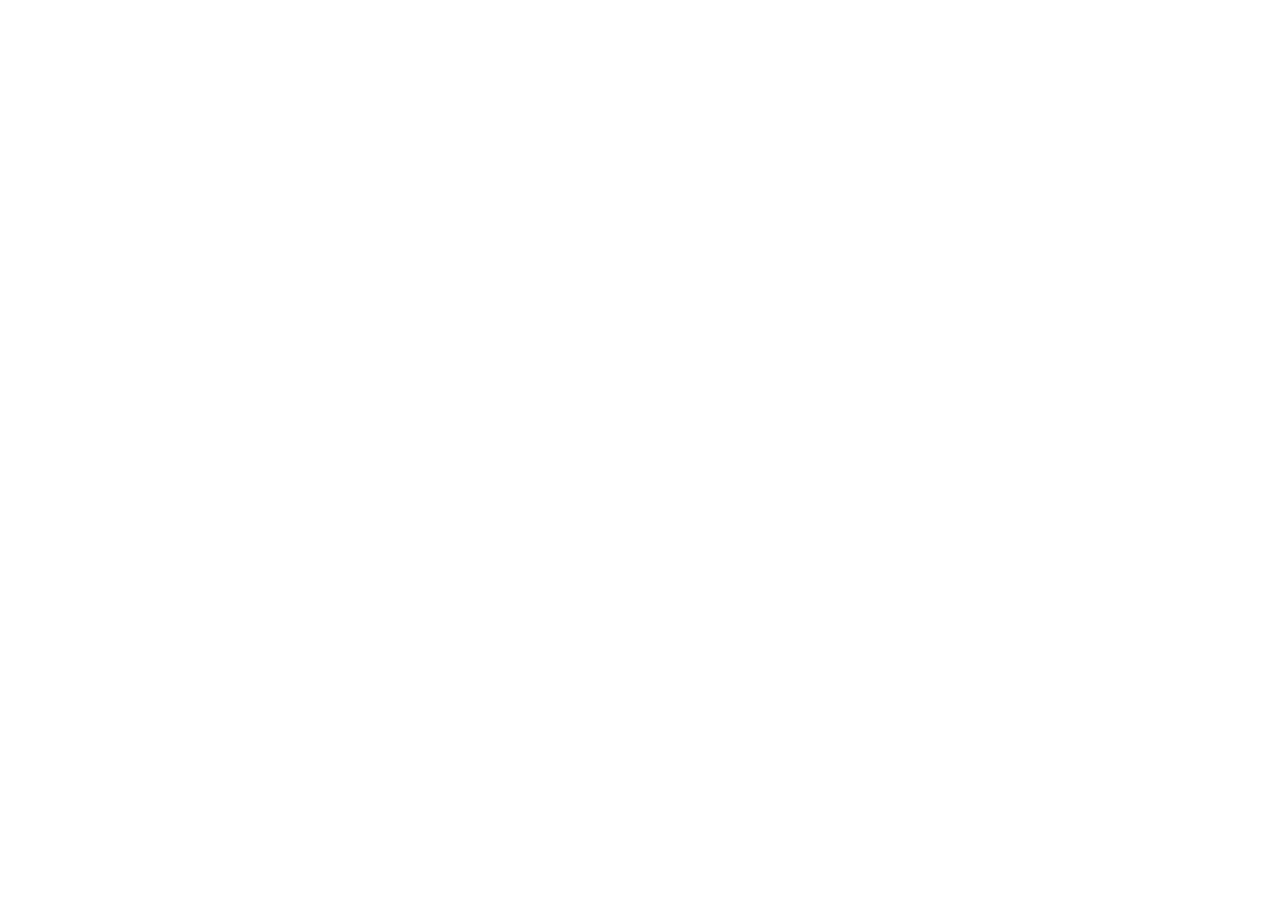
==== Projeto-Mvp/frontend/index.html @ f42c50e4 "Add files via upload pasta base para o projeto incluindo back-end, front e dados" ====
<!DOCTYPE html>
<html lang="pt-BR">
  <head>
    <meta charset="UTF-8" />
    <meta name="viewport" content="width=device-width, initial-scale=1.0" />
    <title>Projeto Mvp</title>
    <link rel="stylesheet" href="./assets/css/style.css" />
  </head>
  <body>
    <script type="module" src="./assets/js/script.js"></script>
  </body>
</html>
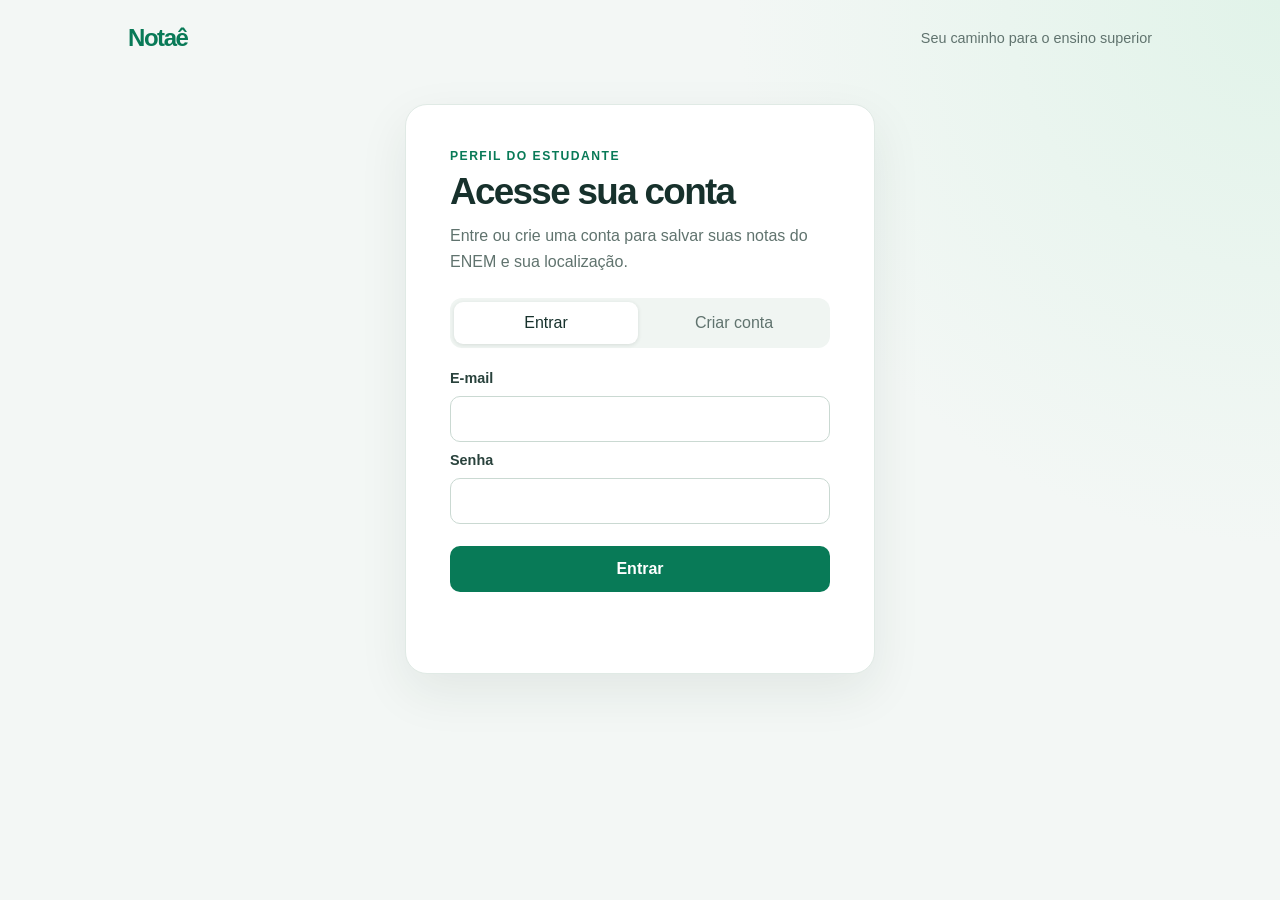
==== commit ed12312b: "Add files via upload O projeto foi atualizado para permitir que cada estudante salve e consulte seu " ====
--- a/Projeto-Mvp/frontend/index.html
+++ b/Projeto-Mvp/frontend/index.html
@@ -3,10 +3,106 @@
   <head>
     <meta charset="UTF-8" />
     <meta name="viewport" content="width=device-width, initial-scale=1.0" />
-    <title>Projeto Mvp</title>
+    <title>Notaê | Perfil do estudante</title>
     <link rel="stylesheet" href="./assets/css/style.css" />
   </head>
   <body>
+    <header class="site-header">
+      <a class="brand" href="./index.html" aria-label="Notaê, início">Notaê</a>
+      <span class="header-caption">Seu caminho para o ensino superior</span>
+    </header>
+
+    <main class="page-shell">
+      <section id="auth-panel" class="card auth-card" aria-labelledby="auth-title">
+        <p class="eyebrow">Perfil do estudante</p>
+        <h1 id="auth-title">Acesse sua conta</h1>
+        <p class="intro">Entre ou crie uma conta para salvar suas notas do ENEM e sua localização.</p>
+
+        <div class="auth-switch" role="tablist" aria-label="Acesso à conta">
+          <button class="switch-button is-active" type="button" data-auth-view="login" role="tab" aria-selected="true">Entrar</button>
+          <button class="switch-button" type="button" data-auth-view="register" role="tab" aria-selected="false">Criar conta</button>
+        </div>
+
+        <form id="login-form" class="form-stack">
+          <label for="login-email">E-mail</label>
+          <input id="login-email" name="email" type="email" autocomplete="email" required />
+          <label for="login-password">Senha</label>
+          <input id="login-password" name="password" type="password" autocomplete="current-password" required />
+          <button class="primary-button" type="submit">Entrar</button>
+        </form>
+
+        <form id="register-form" class="form-stack" hidden>
+          <label for="register-name">Nome</label>
+          <input id="register-name" name="name" type="text" maxlength="120" autocomplete="name" required />
+          <label for="register-email">E-mail</label>
+          <input id="register-email" name="email" type="email" autocomplete="email" required />
+          <label for="register-password">Senha</label>
+          <input id="register-password" name="password" type="password" minlength="8" maxlength="128" autocomplete="new-password" required />
+          <button class="primary-button" type="submit">Criar conta</button>
+        </form>
+        <p id="auth-feedback" class="feedback" role="status" aria-live="polite"></p>
+      </section>
+
+      <section id="profile-panel" class="card profile-card" aria-labelledby="profile-title" hidden>
+        <div class="profile-heading">
+          <div>
+            <p class="eyebrow">Seu espaço</p>
+            <h1 id="profile-title">Perfil do estudante</h1>
+            <p id="welcome-message" class="intro"></p>
+          </div>
+          <button id="logout-button" class="secondary-button" type="button">Sair</button>
+        </div>
+
+        <p class="section-copy">Informe ou atualize suas notas e onde você mora.</p>
+        <form id="profile-form" class="form-stack">
+          <fieldset>
+            <legend>Notas do ENEM</legend>
+            <p class="field-hint">Preencha as notas disponíveis, de 0 a 1000. Os campos podem ficar em branco.</p>
+            <div class="score-grid">
+              <div class="field-group">
+                <label for="score-linguagens">Linguagens e códigos</label>
+                <input id="score-linguagens" name="linguagens" type="number" min="0" max="1000" step="0.1" inputmode="decimal" />
+              </div>
+              <div class="field-group">
+                <label for="score-humanas">Ciências humanas</label>
+                <input id="score-humanas" name="ciencias_humanas" type="number" min="0" max="1000" step="0.1" inputmode="decimal" />
+              </div>
+              <div class="field-group">
+                <label for="score-natureza">Ciências da natureza</label>
+                <input id="score-natureza" name="ciencias_natureza" type="number" min="0" max="1000" step="0.1" inputmode="decimal" />
+              </div>
+              <div class="field-group">
+                <label for="score-matematica">Matemática</label>
+                <input id="score-matematica" name="matematica" type="number" min="0" max="1000" step="0.1" inputmode="decimal" />
+              </div>
+              <div class="field-group">
+                <label for="score-redacao">Redação</label>
+                <input id="score-redacao" name="redacao" type="number" min="0" max="1000" step="0.1" inputmode="decimal" />
+              </div>
+            </div>
+          </fieldset>
+
+          <fieldset>
+            <legend>Localização</legend>
+            <div class="location-grid">
+              <div class="field-group">
+                <label for="location-city">Cidade</label>
+                <input id="location-city" name="cidade" type="text" maxlength="120" autocomplete="address-level2" />
+              </div>
+              <div class="field-group state-field">
+                <label for="location-state">Estado (UF)</label>
+                <input id="location-state" name="estado" type="text" maxlength="2" autocomplete="address-level1" placeholder="CE" />
+              </div>
+            </div>
+          </fieldset>
+
+          <button class="primary-button save-button" type="submit">Salvar perfil</button>
+        </form>
+        <p id="profile-feedback" class="feedback" role="status" aria-live="polite"></p>
+        <p class="disclaimer">As possibilidades de ingresso são estimativas. Notas de corte e critérios podem mudar a cada processo seletivo.</p>
+      </section>
+    </main>
+
     <script type="module" src="./assets/js/script.js"></script>
   </body>
 </html>
--- a/Projeto-Mvp/frontend/assets/css/style.css
+++ b/Projeto-Mvp/frontend/assets/css/style.css
@@ -0,0 +1,153 @@
+:root {
+  color-scheme: light;
+  font-family: Inter, "Segoe UI", Arial, sans-serif;
+  color: #17312c;
+  background: #f3f7f5;
+  font-synthesis: none;
+  text-rendering: optimizeLegibility;
+}
+
+* { box-sizing: border-box; }
+
+body {
+  min-width: 320px;
+  min-height: 100vh;
+  margin: 0;
+  background: radial-gradient(circle at top right, #e1f3e9 0, transparent 34rem), #f3f7f5;
+}
+
+button, input { font: inherit; }
+
+.site-header {
+  display: flex;
+  align-items: center;
+  justify-content: space-between;
+  max-width: 1080px;
+  margin: 0 auto;
+  padding: 24px 28px;
+}
+
+.brand {
+  color: #087a57;
+  font-size: 1.5rem;
+  font-weight: 800;
+  letter-spacing: -0.06em;
+  text-decoration: none;
+}
+
+.header-caption { color: #60736e; font-size: 0.9rem; }
+
+.page-shell {
+  display: grid;
+  place-items: start center;
+  padding: 28px 20px 64px;
+}
+
+.card {
+  width: min(100%, 760px);
+  padding: clamp(24px, 5vw, 44px);
+  border: 1px solid #e0eae5;
+  border-radius: 22px;
+  background: #fff;
+  box-shadow: 0 18px 50px rgb(23 49 44 / 8%);
+}
+
+.auth-card { width: min(100%, 470px); }
+
+.eyebrow {
+  margin: 0 0 8px;
+  color: #087a57;
+  font-size: 0.76rem;
+  font-weight: 800;
+  letter-spacing: 0.12em;
+  text-transform: uppercase;
+}
+
+h1 { margin: 0; font-size: clamp(1.8rem, 4vw, 2.3rem); letter-spacing: -0.045em; }
+.intro, .section-copy { color: #60736e; line-height: 1.6; }
+.intro { margin: 10px 0 24px; }
+.section-copy { margin: 22px 0; }
+
+.auth-switch {
+  display: grid;
+  grid-template-columns: 1fr 1fr;
+  gap: 4px;
+  margin-bottom: 22px;
+  padding: 4px;
+  border-radius: 12px;
+  background: #f0f5f2;
+}
+
+.switch-button {
+  min-height: 42px;
+  border: 0;
+  border-radius: 9px;
+  color: #60736e;
+  background: transparent;
+  cursor: pointer;
+}
+
+.switch-button.is-active { color: #17312c; background: white; box-shadow: 0 1px 4px rgb(23 49 44 / 12%); }
+
+.form-stack { display: grid; gap: 10px; }
+label, legend { color: #29423c; font-size: 0.9rem; font-weight: 700; }
+
+input {
+  width: 100%;
+  min-height: 46px;
+  padding: 10px 12px;
+  border: 1px solid #cad9d2;
+  border-radius: 10px;
+  color: #17312c;
+  background: #fff;
+}
+
+input:focus { border-color: #07815a; outline: 3px solid rgb(8 129 90 / 14%); }
+
+.primary-button, .secondary-button {
+  min-height: 46px;
+  padding: 0 18px;
+  border-radius: 10px;
+  font-weight: 750;
+  cursor: pointer;
+}
+
+.primary-button { margin-top: 12px; border: 0; color: white; background: #087a57; }
+.primary-button:hover { background: #066647; }
+.secondary-button { border: 1px solid #cad9d2; color: #29423c; background: white; }
+.secondary-button:hover { background: #f3f7f5; }
+
+.profile-heading { display: flex; align-items: flex-start; justify-content: space-between; gap: 24px; }
+.profile-heading .intro { margin-bottom: 0; }
+
+fieldset {
+  margin: 0;
+  padding: 20px;
+  border: 1px solid #e0eae5;
+  border-radius: 14px;
+}
+
+legend { padding: 0 6px; }
+.field-hint { margin: 0 0 16px; color: #71817d; font-size: 0.87rem; line-height: 1.5; }
+.score-grid { display: grid; grid-template-columns: repeat(2, minmax(0, 1fr)); gap: 16px; }
+.field-group { display: grid; gap: 8px; }
+.location-grid { display: grid; grid-template-columns: 1fr 140px; gap: 16px; }
+.save-button { justify-self: start; min-width: 180px; }
+
+.feedback { min-height: 1.4em; margin: 16px 0 0; color: #526963; font-size: 0.92rem; }
+.feedback[data-kind="error"] { color: #a33333; }
+.feedback[data-kind="success"] { color: #087a57; font-weight: 700; }
+.disclaimer { margin: 12px 0 0; color: #71817d; font-size: 0.82rem; line-height: 1.5; }
+[hidden] { display: none !important; }
+
+@media (max-width: 600px) {
+  .site-header { padding: 18px 20px; }
+  .header-caption { max-width: 150px; text-align: right; }
+  .page-shell { padding: 16px 12px 40px; }
+  .card { border-radius: 16px; }
+  .profile-heading { align-items: flex-start; }
+  .profile-heading .secondary-button { min-height: 40px; padding: 0 12px; }
+  .score-grid { grid-template-columns: 1fr; }
+  .location-grid { grid-template-columns: 1fr 90px; }
+  fieldset { padding: 16px; }
+}
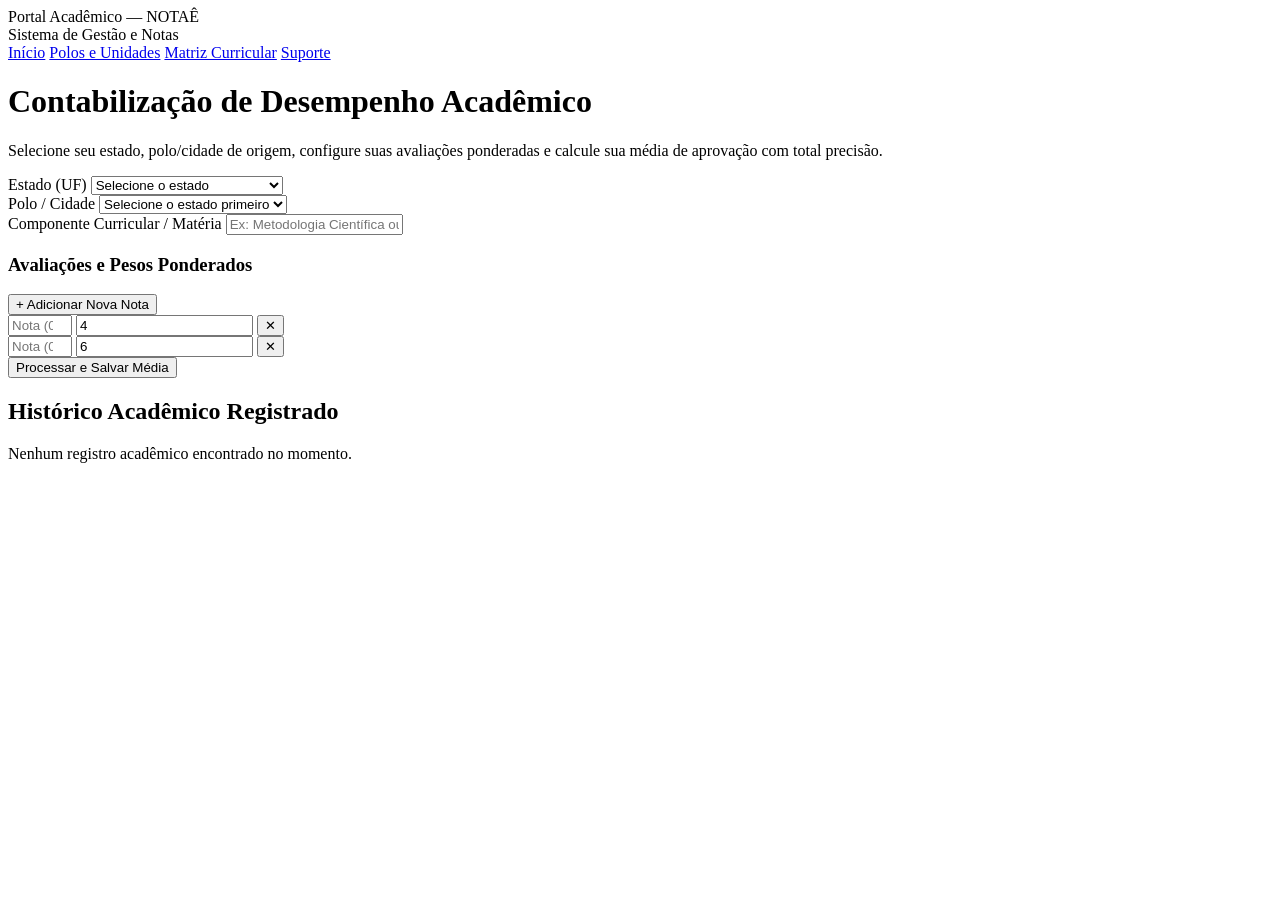
==== commit 489e13d8: "Update index.html" ====
--- a/Projeto-Mvp/frontend/index.html
+++ b/Projeto-Mvp/frontend/index.html
@@ -1,108 +1,268 @@
 <!DOCTYPE html>
 <html lang="pt-BR">
-  <head>
-    <meta charset="UTF-8" />
-    <meta name="viewport" content="width=device-width, initial-scale=1.0" />
-    <title>Notaê | Perfil do estudante</title>
-    <link rel="stylesheet" href="./assets/css/style.css" />
-  </head>
-  <body>
-    <header class="site-header">
-      <a class="brand" href="./index.html" aria-label="Notaê, início">Notaê</a>
-      <span class="header-caption">Seu caminho para o ensino superior</span>
+<head>
+    <meta charset="UTF-8">
+    <meta name="viewport" content="width=device-width, initial-scale=1.0">
+    <title>Portal Acadêmico — NOTAÊ</title>
+    <link rel="stylesheet" href="style.css">
+</head>
+<body>
+
+   
+    <header class="institucional-header">
+        <div class="brand">
+            <div class="brand-logo">Portal Acadêmico — <span>NOTAÊ</span></div>
+            <div class="brand-subtitle">Sistema de Gestão e Notas</div>
+        </div>
+        <nav class="nav-links">
+            <a href="#">Início</a>
+            <a href="#">Polos e Unidades</a>
+            <a href="#">Matriz Curricular</a>
+            <a href="#">Suporte</a>
+        </nav>
     </header>
 
-    <main class="page-shell">
-      <section id="auth-panel" class="card auth-card" aria-labelledby="auth-title">
-        <p class="eyebrow">Perfil do estudante</p>
-        <h1 id="auth-title">Acesse sua conta</h1>
-        <p class="intro">Entre ou crie uma conta para salvar suas notas do ENEM e sua localização.</p>
-
-        <div class="auth-switch" role="tablist" aria-label="Acesso à conta">
-          <button class="switch-button is-active" type="button" data-auth-view="login" role="tab" aria-selected="true">Entrar</button>
-          <button class="switch-button" type="button" data-auth-view="register" role="tab" aria-selected="false">Criar conta</button>
+    <main class="main-container">
+        <div class="hero-banner">
+            <h1>Contabilização de Desempenho Acadêmico</h1>
+            <p>Selecione seu estado, polo/cidade de origem, configure suas avaliações ponderadas e calcule sua média de aprovação com total precisão.</p>
         </div>
 
-        <form id="login-form" class="form-stack">
-          <label for="login-email">E-mail</label>
-          <input id="login-email" name="email" type="email" autocomplete="email" required />
-          <label for="login-password">Senha</label>
-          <input id="login-password" name="password" type="password" autocomplete="current-password" required />
-          <button class="primary-button" type="submit">Entrar</button>
-        </form>
-
-        <form id="register-form" class="form-stack" hidden>
-          <label for="register-name">Nome</label>
-          <input id="register-name" name="name" type="text" maxlength="120" autocomplete="name" required />
-          <label for="register-email">E-mail</label>
-          <input id="register-email" name="email" type="email" autocomplete="email" required />
-          <label for="register-password">Senha</label>
-          <input id="register-password" name="password" type="password" minlength="8" maxlength="128" autocomplete="new-password" required />
-          <button class="primary-button" type="submit">Criar conta</button>
-        </form>
-        <p id="auth-feedback" class="feedback" role="status" aria-live="polite"></p>
-      </section>
-
-      <section id="profile-panel" class="card profile-card" aria-labelledby="profile-title" hidden>
-        <div class="profile-heading">
-          <div>
-            <p class="eyebrow">Seu espaço</p>
-            <h1 id="profile-title">Perfil do estudante</h1>
-            <p id="welcome-message" class="intro"></p>
-          </div>
-          <button id="logout-button" class="secondary-button" type="button">Sair</button>
-        </div>
-
-        <p class="section-copy">Informe ou atualize suas notas e onde você mora.</p>
-        <form id="profile-form" class="form-stack">
-          <fieldset>
-            <legend>Notas do ENEM</legend>
-            <p class="field-hint">Preencha as notas disponíveis, de 0 a 1000. Os campos podem ficar em branco.</p>
-            <div class="score-grid">
-              <div class="field-group">
-                <label for="score-linguagens">Linguagens e códigos</label>
-                <input id="score-linguagens" name="linguagens" type="number" min="0" max="1000" step="0.1" inputmode="decimal" />
-              </div>
-              <div class="field-group">
-                <label for="score-humanas">Ciências humanas</label>
-                <input id="score-humanas" name="ciencias_humanas" type="number" min="0" max="1000" step="0.1" inputmode="decimal" />
-              </div>
-              <div class="field-group">
-                <label for="score-natureza">Ciências da natureza</label>
-                <input id="score-natureza" name="ciencias_natureza" type="number" min="0" max="1000" step="0.1" inputmode="decimal" />
-              </div>
-              <div class="field-group">
-                <label for="score-matematica">Matemática</label>
-                <input id="score-matematica" name="matematica" type="number" min="0" max="1000" step="0.1" inputmode="decimal" />
-              </div>
-              <div class="field-group">
-                <label for="score-redacao">Redação</label>
-                <input id="score-redacao" name="redacao" type="number" min="0" max="1000" step="0.1" inputmode="decimal" />
-              </div>
+        <section class="card-form">
+            <form id="gradeForm">
+                <div class="form-grid">
+
+                    <div class="form-group">
+                        <label for="stateSelect">Estado (UF)</label>
+                        <select id="stateSelect" required>
+                            <option value="" disabled selected>Selecione o estado</option>
+                            <optgroup label="Norte">
+                                <option value="Amazonas">Amazonas (AM)</option>
+                                <option value="Pará">Pará (PA)</option>
+                                <option value="Tocantins">Tocantins (TO)</option>
+                                <option value="Acre">Acre (AC)</option>
+                                <option value="Rondônia">Rondônia (RO)</option>
+                            </optgroup>
+                            <optgroup label="Nordeste">
+                                <option value="Sergipe">Sergipe (SE)</option>
+                                <option value="Bahia">Bahia (BA)</option>
+                                <option value="Pernambuco">Pernambuco (PE)</option>
+                                <option value="Alagoas">Alagoas (AL)</option>
+                                <option value="Paraíba">Paraíba (PB)</option>
+                                <option value="Ceará">Ceará (CE)</option>
+                                <option value="Rio Grande do Norte">Rio Grande do Norte (RN)</option>
+                                <option value="Maranhão">Maranhão (MA)</option>
+                                <option value="Piauí">Piauí (PI)</option>
+                            </optgroup>
+                            <optgroup label="Sudeste">
+                                <option value="São Paulo">São Paulo (SP)</option>
+                                <option value="Rio de Janeiro">Rio de Janeiro (RJ)</option>
+                                <option value="Minas Gerais">Minas Gerais (MG)</option>
+                                <option value="Espírito Santo">Espírito Santo (ES)</option>
+                            </optgroup>
+                            <optgroup label="Sul">
+                                <option value="Paraná">Paraná (PR)</option>
+                                <option value="Santa Catarina">Santa Catarina (SC)</option>
+                                <option value="Rio Grande do Sul">Rio Grande do Sul (RS)</option>
+                            </optgroup>
+                        </select>
+                    </div>
+
+
+                    <div class="form-group">
+                        <label for="citySelect">Polo / Cidade</label>
+                        <select id="citySelect" required>
+                            <option value="" disabled selected>Selecione o estado primeiro</option>
+                        </select>
+                    </div>
+
+                    <div class="form-group full">
+                        <label for="subject">Componente Curricular / Matéria</label>
+                        <input type="text" id="subject" placeholder="Ex: Metodologia Científica ou Banco de Dados" required>
+                    </div>
+
+
+                    <div class="grades-box">
+                        <div class="grades-header-flex">
+                            <h3>Avaliações e Pesos Ponderados</h3>
+                            <button type="button" class="btn-add-grade" id="addGradeRow">+ Adicionar Nova Nota</button>
+                        </div>
+                        <div id="gradesContainer">
+
+                        </div>
+                    </div>
+
+                    <button type="submit" class="btn-submit">Processar e Salvar Média</button>
+                </div>
+            </form>
+        </section>
+
+
+        <section class="history-section">
+            <h2>Histórico Acadêmico Registrado</h2>
+            <div class="history-list" id="historyList">
+
             </div>
-          </fieldset>
-
-          <fieldset>
-            <legend>Localização</legend>
-            <div class="location-grid">
-              <div class="field-group">
-                <label for="location-city">Cidade</label>
-                <input id="location-city" name="cidade" type="text" maxlength="120" autocomplete="address-level2" />
-              </div>
-              <div class="field-group state-field">
-                <label for="location-state">Estado (UF)</label>
-                <input id="location-state" name="estado" type="text" maxlength="2" autocomplete="address-level1" placeholder="CE" />
-              </div>
-            </div>
-          </fieldset>
-
-          <button class="primary-button save-button" type="submit">Salvar perfil</button>
-        </form>
-        <p id="profile-feedback" class="feedback" role="status" aria-live="polite"></p>
-        <p class="disclaimer">As possibilidades de ingresso são estimativas. Notas de corte e critérios podem mudar a cada processo seletivo.</p>
-      </section>
+        </section>
     </main>
 
-    <script type="module" src="./assets/js/script.js"></script>
-  </body>
+    <script>
+        const citiesByState = {
+            "Amazonas": ["Manaus", "Parintins", "Itacoatiara", "Coari"],
+            "Pará": ["Belém", "Ananindeua", "Santarém", "Marabá"],
+            "Tocantins": ["Palmas", "Araguaína", "Gurupi"],
+            "Acre": ["Rio Branco", "Cruzeiro do Sul"],
+            "Rondônia": ["Porto Velho", "Ji-Paraná"],
+            "Sergipe": ["Aracaju", "Nossa Senhora do Socorro", "Lagarto", "Itabaiana", "Estância"],
+            "Bahia": ["Salvador", "Feira de Santana", "Vitória da Conquista", "Camaçari", "Itabuna"],
+            "Pernambuco": ["Recife", "Olinda", "Caruaru", "Petrolina", "Jaboatão dos Guararapes"],
+            "Alagoas": ["Maceió", "Arapiraca", "Palmeira dos Índios"],
+            "Paraíba": ["João Pessoa", "Campina Grande", "Patos"],
+            "Ceará": ["Fortaleza", "Caucaia", "Juazeiro do Norte", "Sobral"],
+            "Rio Grande do Norte": ["Natal", "Mossoró", "Parnamirim"],
+            "Maranhão": ["São Luís", "Imperatriz", "Caxias"],
+            "Piauí": ["Teresina", "Parnaíba", "Picos"],
+            "São Paulo": ["São Paulo", "Campinas", "Santos", "Ribeirão Preto", "São José dos Campos"],
+            "Rio de Janeiro": ["Rio de Janeiro", "Niterói", "Petrópolis", "Duque de Caxias", "Campos dos Goytacazes"],
+            "Minas Gerais": ["Belo Horizonte", "Uberlândia", "Ouro Preto", "Juiz de Fora", "Contagem"],
+            "Espírito Santo": ["Vitória", "Vila Velha", "Serra", "Cariacica"],
+            "Paraná": ["Curitiba", "Londrina", "Maringá", "Cascavel", "Foz do Iguaçu"],
+            "Santa Catarina": ["Florianópolis", "Joinville", "Blumenau", "São José", "Criciúma"],
+            "Rio Grande do Sul": ["Porto Alegre", "Caxias do Sul", "Pelotas", "Canoas", "Santa Maria"]
+        };
+
+        const stateSelect = document.getElementById('stateSelect');
+        const citySelect = document.getElementById('citySelect');
+        const gradesContainer = document.getElementById('gradesContainer');
+        const addGradeRowBtn = document.getElementById('addGradeRow');
+        const gradeForm = document.getElementById('gradeForm');
+        const historyList = document.getElementById('historyList');
+
+        stateSelect.addEventListener('change', (e) => {
+            const selectedState = e.target.value;
+            const cities = citiesByState[selectedState] || [];
+            
+            citySelect.innerHTML = '<option value="" disabled selected>Selecione o polo / cidade</option>';
+            cities.forEach(city => {
+                const opt = document.createElement('option');
+                opt.value = city;
+                opt.textContent = city;
+                citySelect.appendChild(opt);
+            });
+        });
+
+        function addGradeRow(note = '', weight = '') {
+            const row = document.createElement('div');
+            row.className = 'grade-row';
+            row.innerHTML = `
+                <input type="number" step="0.1" min="0" max="10" placeholder="Nota (0.0 - 10.0)" class="input-note" value="${note}" required>
+                <input type="number" step="0.1" min="0.1" placeholder="Peso" class="input-weight" value="${weight || '1'}" required>
+                <button type="button" class="btn-remove">✕</button>
+            `;
+            
+            row.querySelector('.btn-remove').addEventListener('click', () => {
+                if (gradesContainer.children.length > 1) {
+                    row.remove();
+                } else {
+                    alert("É necessário manter pelo menos uma avaliação cadastrada.");
+                }
+            });
+
+            gradesContainer.appendChild(row);
+        }
+
+        addGradeRowBtn.addEventListener('click', () => addGradeRow());
+
+        addGradeRow('', '4');
+        addGradeRow('', '6');
+
+        let historyData = JSON.parse(localStorage.getItem('unitGradeHistory')) || [];
+
+        function renderHistory() {
+            historyList.innerHTML = '';
+            if (historyData.length === 0) {
+                historyList.innerHTML = '<div class="empty-msg">Nenhum registro acadêmico encontrado no momento.</div>';
+                return;
+            }
+
+            historyData.forEach((item, index) => {
+                let badgeClass = 'approved';
+                let statusText = 'Aprovado';
+                if (item.average < 5.0) {
+                    badgeClass = 'failed';
+                    statusText = 'Reprovado';
+                } else if (item.average < 7.0) {
+                    badgeClass = 'recovery';
+                    statusText = 'Recuperação';
+                }
+
+                const itemEl = document.createElement('div');
+                itemEl.className = 'history-item';
+                itemEl.innerHTML = `
+                    <div class="history-info">
+                        <h4>${item.subject}</h4>
+                        <p>${item.city} — ${item.state}</p>
+                    </div>
+                    <div class="history-right">
+                        <div class="history-score-box">
+                            <strong>Média: ${item.average.toFixed(2)}</strong>
+                            <span class="badge ${badgeClass}">${statusText}</span>
+                        </div>
+                        <button class="btn-delete" onclick="deleteHistoryItem(${index})" title="Remover registro">🗑️</button>
+                    </div>
+                `;
+                historyList.appendChild(itemEl);
+            });
+        }
+
+        window.deleteHistoryItem = function(index) {
+            historyData.splice(index, 1);
+            localStorage.setItem('unitGradeHistory', JSON.stringify(historyData));
+            renderHistory();
+        };
+
+        gradeForm.addEventListener('submit', (e) => {
+            e.preventDefault();
+
+            const state = stateSelect.value;
+            const city = citySelect.value;
+            const subject = document.getElementById('subject').value.trim();
+
+            const noteInputs = document.querySelectorAll('.input-note');
+            const weightInputs = document.querySelectorAll('.input-weight');
+
+            let totalWeightedSum = 0;
+            let totalWeights = 0;
+
+            for (let i = 0; i < noteInputs.length; i++) {
+                const note = parseFloat(noteInputs[i].value);
+                const weight = parseFloat(weightInputs[i].value);
+
+                totalWeightedSum += note * weight;
+                totalWeights += weight;
+            }
+
+            const finalAverage = totalWeights > 0 ? (totalWeightedSum / totalWeights) : 0;
+
+            const record = {
+                state,
+                city,
+                subject,
+                average: finalAverage
+            };
+
+            historyData.unshift(record);
+            localStorage.setItem('unitGradeHistory', JSON.stringify(historyData));
+            renderHistory();
+
+            gradeForm.reset();
+            citySelect.innerHTML = '<option value="" disabled selected>Selecione o estado primeiro</option>';
+            gradesContainer.innerHTML = '';
+            addGradeRow('', '4');
+            addGradeRow('', '6');
+        });
+
+        renderHistory();
+    </script>
+</body>
 </html>
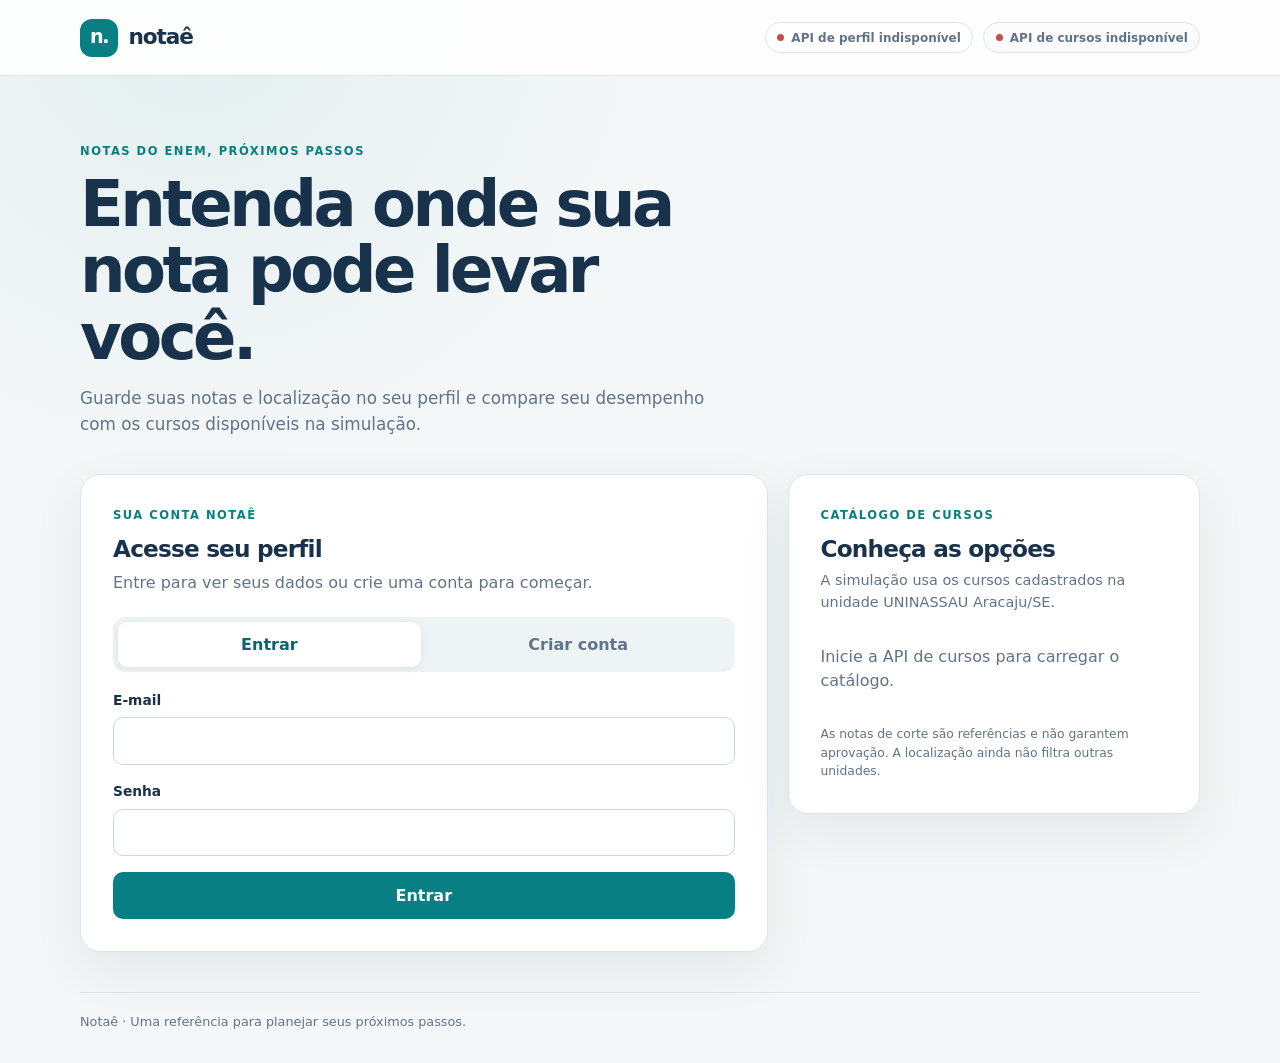
==== commit b49cf8d7: "preparando pra ultima atualização Esse trecho é o manipulador de envio de um formulário: lê os campo" ====
--- a/Projeto-Mvp/frontend/index.html
+++ b/Projeto-Mvp/frontend/index.html
@@ -3,266 +3,176 @@
 <head>
     <meta charset="UTF-8">
     <meta name="viewport" content="width=device-width, initial-scale=1.0">
-    <title>Portal Acadêmico — NOTAÊ</title>
-    <link rel="stylesheet" href="style.css">
+    <meta name="theme-color" content="#102a43">
+    <title>Notaê — notas e oportunidades</title>
+    <link rel="stylesheet" href="assets/css/style.css">
+    <script type="module" src="assets/js/script.js"></script>
 </head>
 <body>
-
-   
-    <header class="institucional-header">
-        <div class="brand">
-            <div class="brand-logo">Portal Acadêmico — <span>NOTAÊ</span></div>
-            <div class="brand-subtitle">Sistema de Gestão e Notas</div>
+    <header class="site-header">
+        <a class="brand" href="#" aria-label="Notaê, início">
+            <span class="brand-mark" aria-hidden="true">n.</span>
+            <span>notaê</span>
+        </a>
+        <div class="header-actions">
+            <span class="connection-status" id="api-status" data-state="checking" role="status">Conferindo API de perfil…</span>
+            <span class="connection-status secondary" id="simulator-status" data-state="checking" role="status">Conferindo cursos…</span>
+            <button class="button button-outline" id="logout-button" type="button" hidden>Sair da conta</button>
         </div>
-        <nav class="nav-links">
-            <a href="#">Início</a>
-            <a href="#">Polos e Unidades</a>
-            <a href="#">Matriz Curricular</a>
-            <a href="#">Suporte</a>
-        </nav>
     </header>
 
-    <main class="main-container">
-        <div class="hero-banner">
-            <h1>Contabilização de Desempenho Acadêmico</h1>
-            <p>Selecione seu estado, polo/cidade de origem, configure suas avaliações ponderadas e calcule sua média de aprovação com total precisão.</p>
-        </div>
-
-        <section class="card-form">
-            <form id="gradeForm">
-                <div class="form-grid">
-
-                    <div class="form-group">
-                        <label for="stateSelect">Estado (UF)</label>
-                        <select id="stateSelect" required>
-                            <option value="" disabled selected>Selecione o estado</option>
-                            <optgroup label="Norte">
-                                <option value="Amazonas">Amazonas (AM)</option>
-                                <option value="Pará">Pará (PA)</option>
-                                <option value="Tocantins">Tocantins (TO)</option>
-                                <option value="Acre">Acre (AC)</option>
-                                <option value="Rondônia">Rondônia (RO)</option>
-                            </optgroup>
-                            <optgroup label="Nordeste">
-                                <option value="Sergipe">Sergipe (SE)</option>
-                                <option value="Bahia">Bahia (BA)</option>
-                                <option value="Pernambuco">Pernambuco (PE)</option>
-                                <option value="Alagoas">Alagoas (AL)</option>
-                                <option value="Paraíba">Paraíba (PB)</option>
-                                <option value="Ceará">Ceará (CE)</option>
-                                <option value="Rio Grande do Norte">Rio Grande do Norte (RN)</option>
-                                <option value="Maranhão">Maranhão (MA)</option>
-                                <option value="Piauí">Piauí (PI)</option>
-                            </optgroup>
-                            <optgroup label="Sudeste">
-                                <option value="São Paulo">São Paulo (SP)</option>
-                                <option value="Rio de Janeiro">Rio de Janeiro (RJ)</option>
-                                <option value="Minas Gerais">Minas Gerais (MG)</option>
-                                <option value="Espírito Santo">Espírito Santo (ES)</option>
-                            </optgroup>
-                            <optgroup label="Sul">
-                                <option value="Paraná">Paraná (PR)</option>
-                                <option value="Santa Catarina">Santa Catarina (SC)</option>
-                                <option value="Rio Grande do Sul">Rio Grande do Sul (RS)</option>
-                            </optgroup>
-                        </select>
-                    </div>
-
-
-                    <div class="form-group">
-                        <label for="citySelect">Polo / Cidade</label>
-                        <select id="citySelect" required>
-                            <option value="" disabled selected>Selecione o estado primeiro</option>
-                        </select>
-                    </div>
-
-                    <div class="form-group full">
-                        <label for="subject">Componente Curricular / Matéria</label>
-                        <input type="text" id="subject" placeholder="Ex: Metodologia Científica ou Banco de Dados" required>
-                    </div>
-
-
-                    <div class="grades-box">
-                        <div class="grades-header-flex">
-                            <h3>Avaliações e Pesos Ponderados</h3>
-                            <button type="button" class="btn-add-grade" id="addGradeRow">+ Adicionar Nova Nota</button>
-                        </div>
-                        <div id="gradesContainer">
-
-                        </div>
-                    </div>
-
-                    <button type="submit" class="btn-submit">Processar e Salvar Média</button>
-                </div>
-            </form>
+    <main class="page-shell">
+        <section class="hero">
+            <p class="eyebrow">NOTAS DO ENEM, PRÓXIMOS PASSOS</p>
+            <h1>Entenda onde sua nota pode levar você.</h1>
+            <p>Guarde suas notas e localização no seu perfil e compare seu desempenho com os cursos disponíveis na simulação.</p>
         </section>
 
+        <section class="auth-layout" id="auth-panel">
+            <div class="content-card auth-card">
+                <div class="card-heading">
+                    <p class="eyebrow">SUA CONTA NOTAÊ</p>
+                    <h2>Acesse seu perfil</h2>
+                    <p>Entre para ver seus dados ou crie uma conta para começar.</p>
+                </div>
 
-        <section class="history-section">
-            <h2>Histórico Acadêmico Registrado</h2>
-            <div class="history-list" id="historyList">
+                <div class="auth-tabs" role="tablist" aria-label="Acesso à conta">
+                    <button class="auth-tab is-active" type="button" role="tab" aria-selected="true" data-auth-view="login">Entrar</button>
+                    <button class="auth-tab" type="button" role="tab" aria-selected="false" data-auth-view="register">Criar conta</button>
+                </div>
 
+                <form id="login-form" class="form-stack">
+                    <label class="field">
+                        <span>E-mail</span>
+                        <input type="email" name="email" autocomplete="email" maxlength="254" required>
+                    </label>
+                    <label class="field">
+                        <span>Senha</span>
+                        <input type="password" name="password" autocomplete="current-password" minlength="8" maxlength="128" required>
+                    </label>
+                    <button class="button button-primary" type="submit">Entrar</button>
+                </form>
+
+                <form id="register-form" class="form-stack" hidden>
+                    <label class="field">
+                        <span>Nome completo</span>
+                        <input type="text" name="name" autocomplete="name" maxlength="120" required>
+                    </label>
+                    <label class="field">
+                        <span>E-mail</span>
+                        <input type="email" name="email" autocomplete="email" maxlength="254" required>
+                    </label>
+                    <label class="field">
+                        <span>Senha</span>
+                        <input type="password" name="password" autocomplete="new-password" minlength="8" maxlength="128" required>
+                        <small>Use entre 8 e 128 caracteres.</small>
+                    </label>
+                    <button class="button button-primary" type="submit">Criar conta</button>
+                </form>
+
+                <p class="feedback" id="auth-feedback" role="status" aria-live="polite"></p>
             </div>
+
+            <aside class="content-card catalog-card">
+                <p class="eyebrow">CATÁLOGO DE CURSOS</p>
+                <h2>Conheça as opções</h2>
+                <p class="muted">A simulação usa os cursos cadastrados na unidade UNINASSAU Aracaju/SE.</p>
+                <div class="course-list" id="public-courses-list" aria-live="polite">
+                    <p class="muted">Carregando cursos…</p>
+                </div>
+                <p class="small-note">As notas de corte são referências e não garantem aprovação. A localização ainda não filtra outras unidades.</p>
+            </aside>
+        </section>
+
+        <section id="profile-panel" hidden>
+            <div class="profile-heading">
+                <div>
+                    <p class="eyebrow">PERFIL DO ESTUDANTE</p>
+                    <h2 id="welcome-message">Seu perfil</h2>
+                    <p class="muted">Suas notas e localização ficam salvas na sua conta.</p>
+                </div>
+            </div>
+            <p class="feedback" id="profile-feedback" role="status" aria-live="polite"></p>
+
+            <div class="dashboard-grid">
+                <section class="content-card profile-card">
+                    <form id="profile-form" class="form-stack">
+                        <fieldset>
+                            <legend>Notas do ENEM</legend>
+                            <p class="section-hint">Informe valores de 0 a 1000. Você pode salvar o perfil mesmo sem preencher todas as notas.</p>
+                            <div class="score-grid">
+                                <label class="field">
+                                    <span>Linguagens</span>
+                                    <input type="number" name="linguagens" min="0" max="1000" step="any" inputmode="decimal">
+                                </label>
+                                <label class="field">
+                                    <span>Ciências Humanas</span>
+                                    <input type="number" name="ciencias_humanas" min="0" max="1000" step="any" inputmode="decimal">
+                                </label>
+                                <label class="field">
+                                    <span>Ciências da Natureza</span>
+                                    <input type="number" name="ciencias_natureza" min="0" max="1000" step="any" inputmode="decimal">
+                                </label>
+                                <label class="field">
+                                    <span>Matemática</span>
+                                    <input type="number" name="matematica" min="0" max="1000" step="any" inputmode="decimal">
+                                </label>
+                                <label class="field">
+                                    <span>Redação</span>
+                                    <input type="number" name="redacao" min="0" max="1000" step="any" inputmode="decimal">
+                                </label>
+                            </div>
+                        </fieldset>
+
+                        <fieldset>
+                            <legend>Localização</legend>
+                            <p class="section-hint">Esses dados são armazenados no seu perfil. A simulação atual tem cursos apenas de Aracaju/SE.</p>
+                            <div class="location-grid">
+                                <label class="field">
+                                    <span>Cidade</span>
+                                    <input type="text" name="cidade" maxlength="120" autocomplete="address-level2" placeholder="Ex.: Aracaju">
+                                </label>
+                                <label class="field field-state">
+                                    <span>Estado (UF)</span>
+                                    <input type="text" name="estado" maxlength="2" pattern="[A-Za-z]{2}" autocapitalize="characters" autocomplete="address-level1" placeholder="SE">
+                                </label>
+                            </div>
+                        </fieldset>
+
+                        <div class="form-actions">
+                            <button class="button button-outline" type="submit">Salvar perfil</button>
+                            <button class="button button-primary" id="simulate-button" type="button">Salvar e simular cursos</button>
+                        </div>
+                    </form>
+                </section>
+
+                <aside class="content-card catalog-card">
+                    <p class="eyebrow">UNINASSAU · ARACAJU/SE</p>
+                    <h2>Cursos disponíveis</h2>
+                    <p class="muted">A API retorna os cursos e as notas de corte de referência.</p>
+                    <div class="course-list" id="courses-list" aria-live="polite">
+                        <p class="muted">Carregando cursos…</p>
+                    </div>
+                    <p class="small-note">A comparação é uma estimativa. A cidade informada aparece no resultado, mas ainda não filtra o catálogo.</p>
+                </aside>
+            </div>
+
+            <section class="content-card simulation-card" id="simulation-section" hidden aria-live="polite">
+                <div class="simulation-heading">
+                    <div>
+                        <p class="eyebrow">RESULTADO DA SIMULAÇÃO</p>
+                        <h2>Veja sua comparação</h2>
+                        <p class="muted" id="simulation-summary"></p>
+                    </div>
+                </div>
+                <p class="feedback" id="simulation-feedback" role="status"></p>
+                <div class="results-grid" id="simulation-results"></div>
+            </section>
         </section>
     </main>
 
-    <script>
-        const citiesByState = {
-            "Amazonas": ["Manaus", "Parintins", "Itacoatiara", "Coari"],
-            "Pará": ["Belém", "Ananindeua", "Santarém", "Marabá"],
-            "Tocantins": ["Palmas", "Araguaína", "Gurupi"],
-            "Acre": ["Rio Branco", "Cruzeiro do Sul"],
-            "Rondônia": ["Porto Velho", "Ji-Paraná"],
-            "Sergipe": ["Aracaju", "Nossa Senhora do Socorro", "Lagarto", "Itabaiana", "Estância"],
-            "Bahia": ["Salvador", "Feira de Santana", "Vitória da Conquista", "Camaçari", "Itabuna"],
-            "Pernambuco": ["Recife", "Olinda", "Caruaru", "Petrolina", "Jaboatão dos Guararapes"],
-            "Alagoas": ["Maceió", "Arapiraca", "Palmeira dos Índios"],
-            "Paraíba": ["João Pessoa", "Campina Grande", "Patos"],
-            "Ceará": ["Fortaleza", "Caucaia", "Juazeiro do Norte", "Sobral"],
-            "Rio Grande do Norte": ["Natal", "Mossoró", "Parnamirim"],
-            "Maranhão": ["São Luís", "Imperatriz", "Caxias"],
-            "Piauí": ["Teresina", "Parnaíba", "Picos"],
-            "São Paulo": ["São Paulo", "Campinas", "Santos", "Ribeirão Preto", "São José dos Campos"],
-            "Rio de Janeiro": ["Rio de Janeiro", "Niterói", "Petrópolis", "Duque de Caxias", "Campos dos Goytacazes"],
-            "Minas Gerais": ["Belo Horizonte", "Uberlândia", "Ouro Preto", "Juiz de Fora", "Contagem"],
-            "Espírito Santo": ["Vitória", "Vila Velha", "Serra", "Cariacica"],
-            "Paraná": ["Curitiba", "Londrina", "Maringá", "Cascavel", "Foz do Iguaçu"],
-            "Santa Catarina": ["Florianópolis", "Joinville", "Blumenau", "São José", "Criciúma"],
-            "Rio Grande do Sul": ["Porto Alegre", "Caxias do Sul", "Pelotas", "Canoas", "Santa Maria"]
-        };
-
-        const stateSelect = document.getElementById('stateSelect');
-        const citySelect = document.getElementById('citySelect');
-        const gradesContainer = document.getElementById('gradesContainer');
-        const addGradeRowBtn = document.getElementById('addGradeRow');
-        const gradeForm = document.getElementById('gradeForm');
-        const historyList = document.getElementById('historyList');
-
-        stateSelect.addEventListener('change', (e) => {
-            const selectedState = e.target.value;
-            const cities = citiesByState[selectedState] || [];
-            
-            citySelect.innerHTML = '<option value="" disabled selected>Selecione o polo / cidade</option>';
-            cities.forEach(city => {
-                const opt = document.createElement('option');
-                opt.value = city;
-                opt.textContent = city;
-                citySelect.appendChild(opt);
-            });
-        });
-
-        function addGradeRow(note = '', weight = '') {
-            const row = document.createElement('div');
-            row.className = 'grade-row';
-            row.innerHTML = `
-                <input type="number" step="0.1" min="0" max="10" placeholder="Nota (0.0 - 10.0)" class="input-note" value="${note}" required>
-                <input type="number" step="0.1" min="0.1" placeholder="Peso" class="input-weight" value="${weight || '1'}" required>
-                <button type="button" class="btn-remove">✕</button>
-            `;
-            
-            row.querySelector('.btn-remove').addEventListener('click', () => {
-                if (gradesContainer.children.length > 1) {
-                    row.remove();
-                } else {
-                    alert("É necessário manter pelo menos uma avaliação cadastrada.");
-                }
-            });
-
-            gradesContainer.appendChild(row);
-        }
-
-        addGradeRowBtn.addEventListener('click', () => addGradeRow());
-
-        addGradeRow('', '4');
-        addGradeRow('', '6');
-
-        let historyData = JSON.parse(localStorage.getItem('unitGradeHistory')) || [];
-
-        function renderHistory() {
-            historyList.innerHTML = '';
-            if (historyData.length === 0) {
-                historyList.innerHTML = '<div class="empty-msg">Nenhum registro acadêmico encontrado no momento.</div>';
-                return;
-            }
-
-            historyData.forEach((item, index) => {
-                let badgeClass = 'approved';
-                let statusText = 'Aprovado';
-                if (item.average < 5.0) {
-                    badgeClass = 'failed';
-                    statusText = 'Reprovado';
-                } else if (item.average < 7.0) {
-                    badgeClass = 'recovery';
-                    statusText = 'Recuperação';
-                }
-
-                const itemEl = document.createElement('div');
-                itemEl.className = 'history-item';
-                itemEl.innerHTML = `
-                    <div class="history-info">
-                        <h4>${item.subject}</h4>
-                        <p>${item.city} — ${item.state}</p>
-                    </div>
-                    <div class="history-right">
-                        <div class="history-score-box">
-                            <strong>Média: ${item.average.toFixed(2)}</strong>
-                            <span class="badge ${badgeClass}">${statusText}</span>
-                        </div>
-                        <button class="btn-delete" onclick="deleteHistoryItem(${index})" title="Remover registro">🗑️</button>
-                    </div>
-                `;
-                historyList.appendChild(itemEl);
-            });
-        }
-
-        window.deleteHistoryItem = function(index) {
-            historyData.splice(index, 1);
-            localStorage.setItem('unitGradeHistory', JSON.stringify(historyData));
-            renderHistory();
-        };
-
-        gradeForm.addEventListener('submit', (e) => {
-            e.preventDefault();
-
-            const state = stateSelect.value;
-            const city = citySelect.value;
-            const subject = document.getElementById('subject').value.trim();
-
-            const noteInputs = document.querySelectorAll('.input-note');
-            const weightInputs = document.querySelectorAll('.input-weight');
-
-            let totalWeightedSum = 0;
-            let totalWeights = 0;
-
-            for (let i = 0; i < noteInputs.length; i++) {
-                const note = parseFloat(noteInputs[i].value);
-                const weight = parseFloat(weightInputs[i].value);
-
-                totalWeightedSum += note * weight;
-                totalWeights += weight;
-            }
-
-            const finalAverage = totalWeights > 0 ? (totalWeightedSum / totalWeights) : 0;
-
-            const record = {
-                state,
-                city,
-                subject,
-                average: finalAverage
-            };
-
-            historyData.unshift(record);
-            localStorage.setItem('unitGradeHistory', JSON.stringify(historyData));
-            renderHistory();
-
-            gradeForm.reset();
-            citySelect.innerHTML = '<option value="" disabled selected>Selecione o estado primeiro</option>';
-            gradesContainer.innerHTML = '';
-            addGradeRow('', '4');
-            addGradeRow('', '6');
-        });
-
-        renderHistory();
-    </script>
+    <footer class="site-footer">
+        <p>Notaê · Uma referência para planejar seus próximos passos.</p>
+    </footer>
 </body>
 </html>
--- a/Projeto-Mvp/frontend/assets/css/style.css
+++ b/Projeto-Mvp/frontend/assets/css/style.css
@@ -0,0 +1,581 @@
+:root {
+    color-scheme: light;
+    --ink: #17324a;
+    --muted: #617487;
+    --paper: #f4f7f8;
+    --surface: #ffffff;
+    --line: #dce5e9;
+    --teal: #087f83;
+    --teal-dark: #06666a;
+    --teal-soft: #e6f5f3;
+    --gold: #f0b65b;
+    --danger: #a73535;
+    --danger-soft: #fff0ef;
+    --success: #176a4b;
+    --success-soft: #e9f6ef;
+    --shadow: 0 18px 50px rgba(22, 48, 68, 0.08);
+}
+
+* {
+    box-sizing: border-box;
+}
+
+body {
+    min-width: 320px;
+    margin: 0;
+    background:
+        radial-gradient(circle at 15% 0%, rgba(8, 127, 131, 0.07), transparent 30rem),
+        var(--paper);
+    color: var(--ink);
+    font-family: Inter, ui-sans-serif, system-ui, -apple-system, BlinkMacSystemFont, "Segoe UI", sans-serif;
+    line-height: 1.5;
+}
+
+[hidden] {
+    display: none !important;
+}
+
+button,
+input {
+    font: inherit;
+}
+
+button {
+    cursor: pointer;
+}
+
+.site-header {
+    display: flex;
+    align-items: center;
+    justify-content: space-between;
+    gap: 1.25rem;
+    min-height: 76px;
+    padding: 0 max(5vw, calc((100vw - 1120px) / 2));
+    background: rgba(255, 255, 255, 0.92);
+    border-bottom: 1px solid rgba(220, 229, 233, 0.9);
+}
+
+.brand {
+    display: inline-flex;
+    align-items: center;
+    gap: 0.65rem;
+    color: var(--ink);
+    font-size: 1.35rem;
+    font-weight: 800;
+    letter-spacing: -0.05em;
+    text-decoration: none;
+}
+
+.brand-mark {
+    display: grid;
+    width: 38px;
+    height: 38px;
+    place-items: center;
+    border-radius: 12px;
+    background: var(--teal);
+    color: white;
+    font-size: 1.2rem;
+    letter-spacing: -0.08em;
+}
+
+.header-actions {
+    display: flex;
+    align-items: center;
+    justify-content: flex-end;
+    gap: 0.65rem;
+    flex-wrap: wrap;
+}
+
+.connection-status {
+    display: inline-flex;
+    align-items: center;
+    gap: 0.45rem;
+    border: 1px solid var(--line);
+    border-radius: 999px;
+    padding: 0.35rem 0.7rem;
+    background: white;
+    color: var(--muted);
+    font-size: 0.75rem;
+    font-weight: 650;
+}
+
+.connection-status::before {
+    width: 7px;
+    height: 7px;
+    border-radius: 50%;
+    background: #a7b2ba;
+    content: "";
+}
+
+.connection-status[data-state="online"]::before {
+    background: #2d9b69;
+}
+
+.connection-status[data-state="offline"]::before {
+    background: #c34e4e;
+}
+
+.connection-status.secondary {
+    background: #f9fbfc;
+}
+
+.page-shell {
+    width: min(1120px, calc(100% - 2rem));
+    margin: 0 auto;
+}
+
+.hero {
+    max-width: 760px;
+    padding: 4.2rem 0 2.35rem;
+}
+
+.eyebrow {
+    margin: 0 0 0.65rem;
+    color: var(--teal);
+    font-size: 0.72rem;
+    font-weight: 800;
+    letter-spacing: 0.13em;
+    text-transform: uppercase;
+}
+
+.hero h1 {
+    max-width: 700px;
+    margin: 0;
+    font-size: clamp(2.25rem, 5vw, 4.1rem);
+    line-height: 1.04;
+    letter-spacing: -0.055em;
+}
+
+.hero > p:last-child {
+    max-width: 650px;
+    margin: 1rem 0 0;
+    color: var(--muted);
+    font-size: 1.05rem;
+}
+
+.auth-layout,
+.dashboard-grid {
+    display: grid;
+    grid-template-columns: minmax(0, 1.25fr) minmax(280px, 0.75fr);
+    align-items: start;
+    gap: 1.25rem;
+}
+
+.content-card {
+    border: 1px solid var(--line);
+    border-radius: 20px;
+    background: var(--surface);
+    box-shadow: var(--shadow);
+}
+
+.auth-card,
+.catalog-card,
+.profile-card,
+.simulation-card {
+    padding: clamp(1.25rem, 3vw, 2rem);
+}
+
+.card-heading h2,
+.catalog-card h2,
+.profile-heading h2,
+.simulation-heading h2 {
+    margin: 0;
+    font-size: 1.45rem;
+    line-height: 1.2;
+    letter-spacing: -0.035em;
+}
+
+.card-heading > p:last-child,
+.muted,
+.section-hint,
+.small-note {
+    color: var(--muted);
+}
+
+.card-heading > p:last-child {
+    margin: 0.5rem 0 0;
+}
+
+.auth-tabs {
+    display: grid;
+    grid-template-columns: 1fr 1fr;
+    gap: 0.35rem;
+    margin: 1.4rem 0 1.15rem;
+    padding: 0.3rem;
+    border-radius: 12px;
+    background: #eef3f5;
+}
+
+.auth-tab {
+    border: 0;
+    border-radius: 9px;
+    padding: 0.65rem 0.8rem;
+    background: transparent;
+    color: var(--muted);
+    font-weight: 700;
+}
+
+.auth-tab.is-active {
+    background: white;
+    color: var(--teal-dark);
+    box-shadow: 0 2px 8px rgba(22, 48, 68, 0.08);
+}
+
+.form-stack {
+    display: grid;
+    gap: 1rem;
+}
+
+.field {
+    display: grid;
+    gap: 0.42rem;
+    min-width: 0;
+}
+
+.field > span {
+    color: var(--ink);
+    font-size: 0.86rem;
+    font-weight: 700;
+}
+
+.field input {
+    width: 100%;
+    min-height: 46px;
+    border: 1px solid #cbd8de;
+    border-radius: 10px;
+    padding: 0.68rem 0.8rem;
+    background: #fff;
+    color: var(--ink);
+    outline: none;
+    transition: border-color 120ms ease, box-shadow 120ms ease;
+}
+
+.field input:focus {
+    border-color: var(--teal);
+    box-shadow: 0 0 0 3px rgba(8, 127, 131, 0.13);
+}
+
+.field input::placeholder {
+    color: #9aa9b3;
+}
+
+.field small {
+    color: var(--muted);
+    font-size: 0.76rem;
+}
+
+.button {
+    display: inline-flex;
+    align-items: center;
+    justify-content: center;
+    min-height: 44px;
+    border: 1px solid transparent;
+    border-radius: 10px;
+    padding: 0.65rem 1rem;
+    font-weight: 750;
+    text-decoration: none;
+    transition: background 120ms ease, border-color 120ms ease, transform 120ms ease;
+}
+
+.button:hover:not(:disabled) {
+    transform: translateY(-1px);
+}
+
+.button:disabled {
+    cursor: wait;
+    opacity: 0.65;
+}
+
+.button-primary {
+    background: var(--teal);
+    color: #fff;
+}
+
+.button-primary:hover:not(:disabled) {
+    background: var(--teal-dark);
+}
+
+.button-outline {
+    border-color: #bfd0d7;
+    background: white;
+    color: var(--ink);
+}
+
+.button-outline:hover:not(:disabled) {
+    border-color: var(--teal);
+    background: #f5fbfa;
+}
+
+.catalog-card h2 {
+    margin-bottom: 0.45rem;
+}
+
+.catalog-card > .muted {
+    margin: 0 0 1rem;
+    font-size: 0.9rem;
+}
+
+.course-list {
+    display: grid;
+    gap: 0.65rem;
+}
+
+.course-item {
+    display: flex;
+    align-items: flex-start;
+    justify-content: space-between;
+    gap: 0.8rem;
+    border: 1px solid #e4ecef;
+    border-radius: 12px;
+    padding: 0.8rem 0.85rem;
+    background: #fbfdfd;
+}
+
+.course-item strong {
+    display: block;
+    font-size: 0.88rem;
+    line-height: 1.35;
+}
+
+.course-item span {
+    flex: 0 0 auto;
+    color: var(--muted);
+    font-size: 0.76rem;
+}
+
+.small-note {
+    margin: 1rem 0 0;
+    font-size: 0.77rem;
+}
+
+.feedback {
+    margin: 0;
+    color: var(--muted);
+    font-size: 0.9rem;
+}
+
+.feedback:not(:empty) {
+    margin-top: 0.85rem;
+    border-radius: 10px;
+    padding: 0.7rem 0.85rem;
+    background: #f1f5f6;
+}
+
+.feedback[data-kind="error"] {
+    background: var(--danger-soft);
+    color: var(--danger);
+}
+
+.feedback[data-kind="success"] {
+    background: var(--success-soft);
+    color: var(--success);
+}
+
+.profile-heading {
+    display: flex;
+    align-items: flex-end;
+    justify-content: space-between;
+    margin: 0.6rem 0 1.15rem;
+}
+
+.profile-heading h2 {
+    font-size: clamp(1.8rem, 4vw, 2.5rem);
+}
+
+.profile-heading .muted {
+    margin: 0.45rem 0 0;
+}
+
+#profile-feedback {
+    margin-bottom: 1rem;
+}
+
+.dashboard-grid {
+    grid-template-columns: minmax(0, 1.45fr) minmax(270px, 0.75fr);
+}
+
+fieldset {
+    min-width: 0;
+    margin: 0;
+    border: 0;
+    border-bottom: 1px solid var(--line);
+    padding: 0 0 1.3rem;
+}
+
+fieldset + fieldset {
+    padding-top: 1.25rem;
+}
+
+legend {
+    margin: 0;
+    padding: 0;
+    font-size: 1.05rem;
+    font-weight: 800;
+    letter-spacing: -0.02em;
+}
+
+.section-hint {
+    margin: 0.3rem 0 1rem;
+    font-size: 0.82rem;
+}
+
+.score-grid {
+    display: grid;
+    grid-template-columns: repeat(2, minmax(0, 1fr));
+    gap: 0.9rem;
+}
+
+.location-grid {
+    display: grid;
+    grid-template-columns: minmax(0, 1fr) 110px;
+    gap: 0.9rem;
+}
+
+.form-actions {
+    display: flex;
+    flex-wrap: wrap;
+    gap: 0.7rem;
+    padding-top: 0.2rem;
+}
+
+.simulation-card {
+    margin-top: 1.25rem;
+}
+
+.simulation-heading {
+    margin-bottom: 0.9rem;
+}
+
+.simulation-heading .muted {
+    margin: 0.45rem 0 0;
+}
+
+.results-grid {
+    display: grid;
+    grid-template-columns: repeat(3, minmax(0, 1fr));
+    gap: 0.85rem;
+    margin-top: 1rem;
+}
+
+.result-card {
+    display: grid;
+    align-content: start;
+    gap: 0.9rem;
+    border: 1px solid var(--line);
+    border-radius: 14px;
+    padding: 1rem;
+    background: #fbfdfd;
+}
+
+.result-card h3 {
+    min-height: 2.5em;
+    margin: 0;
+    font-size: 0.98rem;
+    line-height: 1.25;
+}
+
+.result-score {
+    display: flex;
+    align-items: baseline;
+    gap: 0.45rem;
+}
+
+.result-score strong {
+    font-size: 1.8rem;
+    letter-spacing: -0.06em;
+}
+
+.result-score span,
+.result-detail {
+    color: var(--muted);
+    font-size: 0.78rem;
+}
+
+.result-detail {
+    display: grid;
+    gap: 0.25rem;
+}
+
+.result-badge {
+    justify-self: start;
+    border-radius: 999px;
+    padding: 0.32rem 0.6rem;
+    background: #f2eeee;
+    color: #744747;
+    font-size: 0.73rem;
+    font-weight: 750;
+}
+
+.result-badge.is-reached {
+    background: var(--success-soft);
+    color: var(--success);
+}
+
+.site-footer {
+    width: min(1120px, calc(100% - 2rem));
+    margin: 2.5rem auto 0;
+    border-top: 1px solid var(--line);
+    padding: 1.2rem 0 2rem;
+    color: var(--muted);
+    font-size: 0.8rem;
+}
+
+.site-footer p {
+    margin: 0;
+}
+
+@media (max-width: 800px) {
+    .auth-layout,
+    .dashboard-grid {
+        grid-template-columns: minmax(0, 1fr);
+    }
+
+    .results-grid {
+        grid-template-columns: repeat(2, minmax(0, 1fr));
+    }
+
+    .catalog-card {
+        order: 2;
+    }
+}
+
+@media (max-width: 560px) {
+    .site-header {
+        align-items: flex-start;
+        flex-direction: column;
+        padding: 0.85rem 1rem;
+    }
+
+    .header-actions {
+        justify-content: flex-start;
+    }
+
+    .connection-status {
+        font-size: 0.68rem;
+    }
+
+    .hero {
+        padding: 2.6rem 0 1.6rem;
+    }
+
+    .hero h1 {
+        font-size: 2.35rem;
+    }
+
+    .score-grid,
+    .results-grid {
+        grid-template-columns: minmax(0, 1fr);
+    }
+
+    .form-actions {
+        display: grid;
+    }
+
+    .form-actions .button {
+        width: 100%;
+    }
+
+    .result-card h3 {
+        min-height: 0;
+    }
+}
